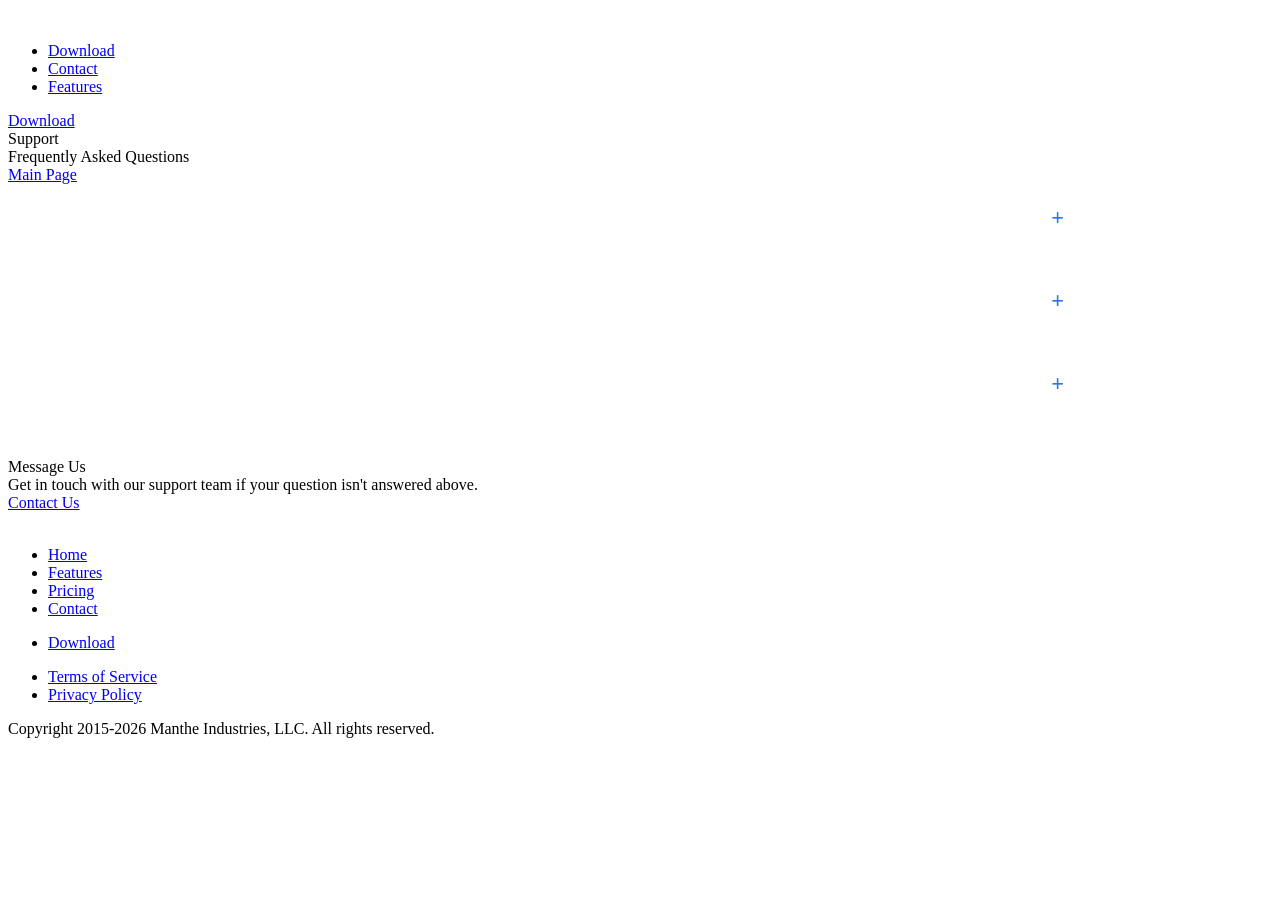
==== contact.html @ 4cfe4a7e "Add files via upload" ====
<!DOCTYPE html>
<html lang="en"><head>
<meta charset="utf-8"/>
<meta content="width=device-width, initial-scale=1" name="viewport"/>
<link href="storage/img/Fav.ico" rel="shortcut icon" type="image/x-icon"/>
<!-- CSRF Token -->
<meta content="n333PqCtscaaIzHcjrzcbn59Mo77JFc9Y9iGKZGv" name="csrf-token"/>
<title>Free Vape Ghost Client </title>
<meta content="https://www.vape.gg" property="og:site"/>
<meta content="Vape Ghost Client" property="og:site_name"/>
<meta content="Vape Ghost Client" property="og:title"/>
<meta content="vape client, ghost client, minecraft" name="keywords"/>
<meta content="Frequently Asked Questions" name="description"/>
<!-- Fonts -->
<link href="//fonts.gstatic.com" rel="dns-prefetch"/>
<!-- Styles -->
<link href="css/redesign.css" rel="stylesheet"/>
<!-- Inline scripts -->
<link href="https://www.google.com/" rel="dns-prefetch"/>
<script async="" src="https://www.google-analytics.com/analytics.js" type="text/javascript"></script>
<script async="" src="https://www.googletagmanager.com/gtag/js?id=G-4WX47N7MMD&amp;cx=c&amp;gtm=4e69s1" type="text/javascript"></script>
<script async="" src="https://www.googletagmanager.com/gtag/js?id=UA-74070933-1" type="text/javascript"></script>
<script type="text/javascript">
    window.dataLayer = window.dataLayer || [];
    function gtag(){dataLayer.push(arguments);}
    gtag('js', new Date());
    gtag('config', 'UA-74070933-1');
</script>
<!-- Cloudflare Turnstile -->
<script async="" defer="" src="https://challenges.cloudflare.com/turnstile/v0/api.js" type="text/javascript"></script>

<style>
/* FAQ Accordion Styles */
.faq_container {
    max-width: 900px;
    margin: 0 auto 40px auto;
}
.faq_item {
    background: rgba(255, 255, 255, 0.03);
    border: 1px solid rgba(255, 255, 255, 0.1);
    border-radius: 8px;
    margin-bottom: 15px;
    overflow: hidden;
    transition: border-color 0.3s ease;
}
.faq_item:hover {
    border-color: #2b72ee;
}
.faq_question {
    padding: 20px 25px;
    font-size: 1.15rem;
    font-weight: 600;
    color: #ffffff;
    cursor: pointer;
    display: flex;
    justify-content: space-between;
    align-items: center;
    user-select: none;
}
.faq_icon {
    font-size: 1.4rem;
    color: #2b72ee;
    transition: transform 0.3s ease;
}
.faq_item.active .faq_icon {
    transform: rotate(45deg);
}
.faq_answer {
    max-height: 0;
    overflow: hidden;
    transition: max-height 0.3s ease, padding 0.3s ease;
    padding: 0 25px;
    color: #b0b8c4;
    line-height: 1.6;
}
.faq_item.active .faq_answer {
    max-height: 500px;
    padding: 0 25px 22px 25px;
    border-top: 1px solid rgba(255, 255, 255, 0.05);
}
.faq_answer p {
    margin: 10px 0;
}
</style>
</head>
<body>
<div class="wrapper">
<header class="header">
<div class="container">
<div class="header_row">
<div class="hover_mobile"></div>
<div class="logo_header">
<a class="logo" href="index.html"><img alt="" src="img/logo.png"/></a>
</div>
<div class="header_burger">
<span></span>
<div class="touchable"></div>
</div>
<div class="header_menu">
<ul class="menu">
<li>
<a class="blue_btn menu-767" href="download.html">Download</a>
</li>
<li>
<a href="contact.html">Contact</a>
</li>
<li>
<a href="features.html">Features</a>
</li>
</ul>
</div>
<div class="btn_buy_now">
<a class="blue_btn" href="download.html">Download</a>
</div>
</div>
</div>
</header>

<section class="support_top">
<div class="container">
<div class="support_abovetitle">Support</div>
<div class="support_title">Frequently Asked Questions</div>
<div class="support_breadcrumbs">
<a href="contact.html">Main Page</a>
</div>
</div>
</section>

<section class="support_content">
<div class="container">
    <div class="faq_container">
        
        <div class="faq_item">
            <div class="faq_question">
                <span>What is the difference between Vape V4</span>
                <span class="faq_icon">+</span>
            </div>
            <div class="faq_answer">
                <p><strong>Vape V4:</strong> Includes 50+ features across ghost and non-ghost modules along with a legit mod menu. It is suitable for PvP minigames and practice servers, but does not protect against screenshares.</p>
            </div>
        </div>

        <div class="faq_item">
            <div class="faq_question">
                <span>Which Minecraft versions are supported?</span>
                <span class="faq_icon">+</span>
            </div>
            <div class="faq_answer">
                <p><strong>Vape V4:</strong> 1.7.10 To Vannila/Forge/Fabric/Optifine 26.3 </p>
            </div>
        </div>

        <div class="faq_item">
            <div class="faq_question">
                <span>What is the difference between "Undetectable" and "Screenshare Proof"?</span>
                <span class="faq_icon">+</span>
            </div>
            <div class="faq_answer">
                <p><strong>Undetectable:</strong> Client features are designed not to trigger anticheats under normal usage settings, though extreme settings can still be detected.</p>
                <p><strong>Screenshare Proof:</strong> The client is specifically designed to remain hidden during manual screenshare inspections.</p>
            </div>
        </div>


    </div>

    <!-- Message Us Section -->
    <div class="message_body">
        <div class="s_left">
            <div class="s_title">Message Us</div>
            <div class="s_stitle">Get in touch with our support team if your question isn't answered above.</div>
        </div>
        <div class="s_right">
            <a class="blue_btn" href="contact.html">Contact Us</a>
        </div>
    </div>

</div>
</section>

<footer>
<div class="container">
<div class="footer_logo"><img alt="" src="img/logo.png"/></div>
<div class="footer_row">
<div class="footer_menu">
<div class="footer_menu_main">
<ul>
<li>
<a class="fm_left underline_blue" href="index.html">Home</a>
</li>
<li>
<a class="fm_left underline_blue" href="features.html">Features</a>
</li>
<li>
<a class="fm_left underline_blue" href="download.html">Pricing</a>
</li>
<li>
<a class="fm_left underline_blue" href="contact.html">Contact</a>
</li>
</ul>
</div>
<div class="footer_menu_sub">
<ul>
<li>
<a class="fm_right underline_blue" href="download.html">Download</a>
</li>
</ul>
</div>
</div>
<div class="footer_info">
<ul class="footer_info">
<li>
<a class="fm_right underline_blue" href="tos/index.html">Terms of Service</a>
</li>
<li>
<a class="fm_right underline_blue" href="tos/index.html">Privacy Policy</a>
</li>
</ul>
</div>
</div>
<div class="copyright">Copyright 2015-2026 Manthe Industries, LLC. All rights reserved.</div>
</div>
</footer>

<script src="js/redesign.js" type="text/javascript"></script>
<script type="text/javascript">
    document.addEventListener('DOMContentLoaded', function() {
        const faqItems = document.querySelectorAll('.faq_item');
        faqItems.forEach(item => {
            const question = item.querySelector('.faq_question');
            question.addEventListener('click', () => {
                const isActive = item.classList.contains('active');
                faqItems.forEach(i => i.classList.remove('active'));
                if (!isActive) {
                    item.classList.add('active');
                }
            });
        });
    });
</script>
</div>
</body></html>
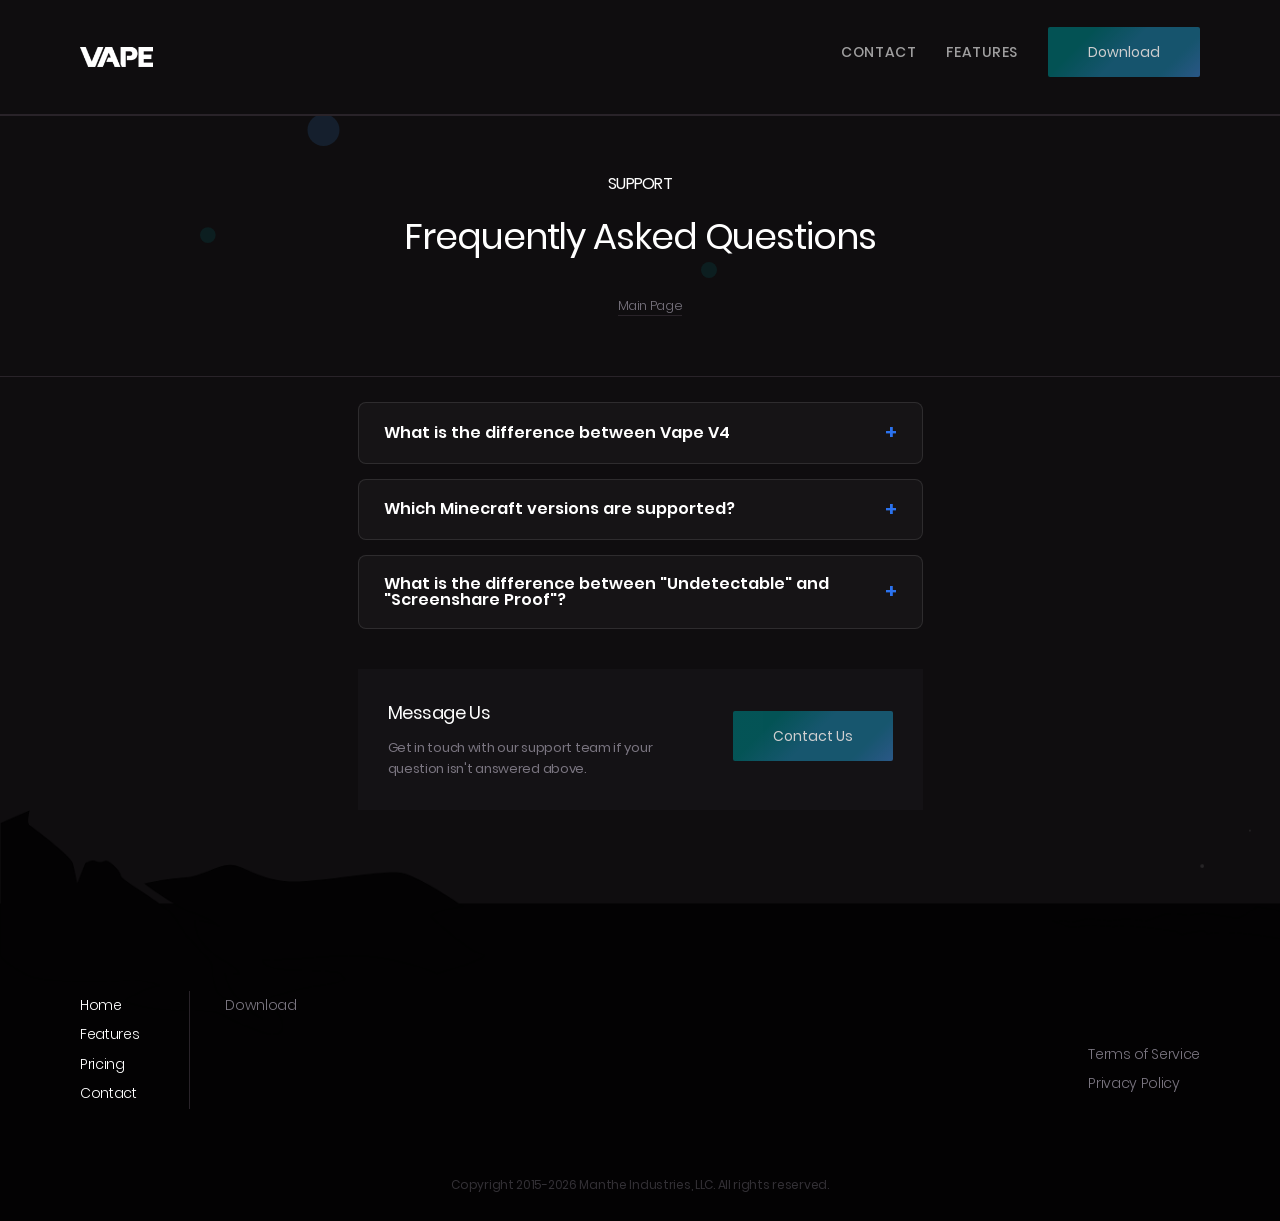
==== commit 7d1ce018: "Update contact.html" ====
--- a/contact.html
+++ b/contact.html
@@ -1,5 +1,6 @@
 <!DOCTYPE html>
 <html lang="en"><head>
+<meta name="monetag" content="60b4fbdef5b56e3f40d06905aaadae7e">
 <meta charset="utf-8"/>
 <meta content="width=device-width, initial-scale=1" name="viewport"/>
 <link href="storage/img/Fav.ico" rel="shortcut icon" type="image/x-icon"/>
@@ -239,4 +240,4 @@
     });
 </script>
 </div>
-</body></html>+</body></html>
